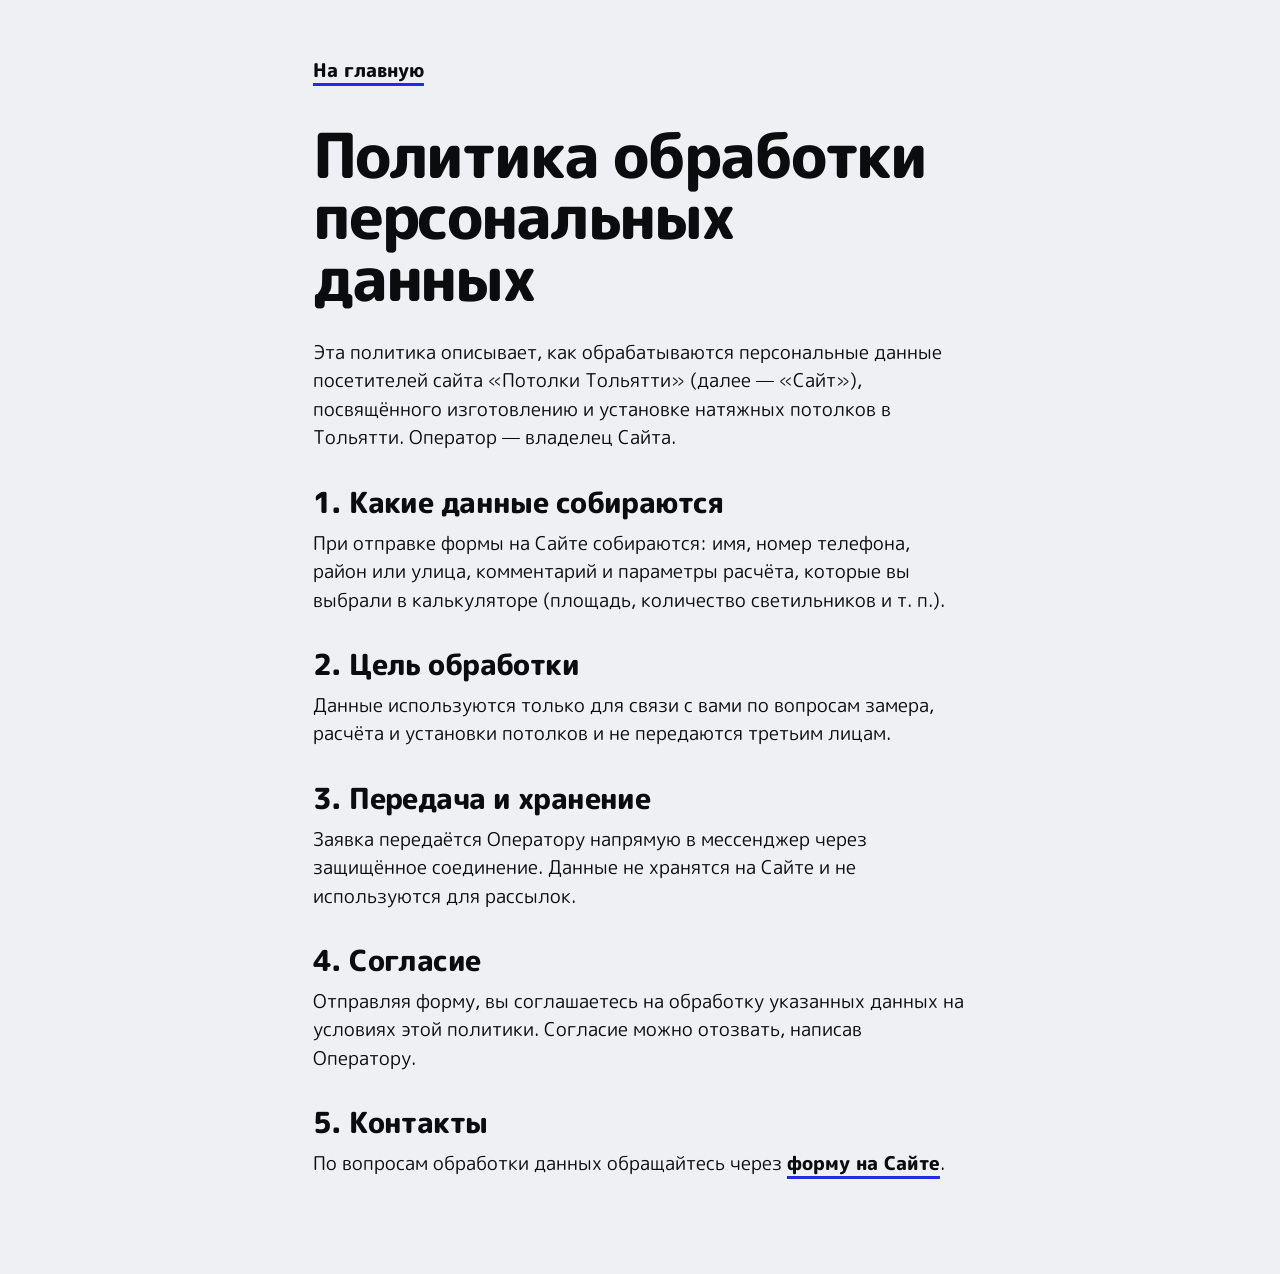
==== privacy.html @ f751cb1f "init: landing for Potolki Tolyatti" ====
<!doctype html>
<html lang="ru">
<head>
<meta charset="utf-8">
<meta name="viewport" content="width=device-width, initial-scale=1">
<title>Политика обработки персональных данных — Потолки Тольятти</title>
<meta name="robots" content="noindex">
<link rel="icon" href="assets/favicon.svg" type="image/svg+xml">
<link rel="preconnect" href="https://fonts.googleapis.com">
<link rel="preconnect" href="https://fonts.gstatic.com" crossorigin>
<link href="https://fonts.googleapis.com/css2?family=M+PLUS+Rounded+1c:wght@400;500;800&display=swap" rel="stylesheet">
<link rel="stylesheet" href="styles.css">
</head>
<body>
<main style="max-width: 46rem; margin: 0 auto; padding: 56px var(--gut) 96px;">
  <a class="textlink" href="index.html">На главную</a>
  <h1 style="margin: 40px 0 28px; font-size: var(--step-head); line-height: 1; letter-spacing: -0.035em;">Политика обработки персональных данных</h1>
  <p>Эта политика описывает, как обрабатываются персональные данные посетителей сайта «Потолки Тольятти» (далее — «Сайт»), посвящённого изготовлению и установке натяжных потолков в Тольятти. Оператор — владелец Сайта.</p>
  <h2 style="margin: 36px 0 12px; font-size: var(--step-lead); letter-spacing: -0.02em;">1. Какие данные собираются</h2>
  <p>При отправке формы на Сайте собираются: имя, номер телефона, район или улица, комментарий и параметры расчёта, которые вы выбрали в калькуляторе (площадь, количество светильников и т. п.).</p>
  <h2 style="margin: 36px 0 12px; font-size: var(--step-lead); letter-spacing: -0.02em;">2. Цель обработки</h2>
  <p>Данные используются только для связи с вами по вопросам замера, расчёта и установки потолков и не передаются третьим лицам.</p>
  <h2 style="margin: 36px 0 12px; font-size: var(--step-lead); letter-spacing: -0.02em;">3. Передача и хранение</h2>
  <p>Заявка передаётся Оператору напрямую в мессенджер через защищённое соединение. Данные не хранятся на Сайте и не используются для рассылок.</p>
  <h2 style="margin: 36px 0 12px; font-size: var(--step-lead); letter-spacing: -0.02em;">4. Согласие</h2>
  <p>Отправляя форму, вы соглашаетесь на обработку указанных данных на условиях этой политики. Согласие можно отозвать, написав Оператору.</p>
  <h2 style="margin: 36px 0 12px; font-size: var(--step-lead); letter-spacing: -0.02em;">5. Контакты</h2>
  <p>По вопросам обработки данных обращайтесь через <a class="textlink" href="index.html#contact">форму на Сайте</a>.</p>
</main>
</body>
</html>
---- styles.css ----
/* Потолки Тольятти — один мотив: круг (светильник в потолке) */

:root {
  --bg: #eef0f3;
  --surface: #e2e5ea;
  --tone: #d3d8e0;
  --tone-2: #c3cad6;
  --ink: #0b0c0e;
  --muted: #4f5662;
  --accent: #1f2de6;
  --accent-ink: #ffffff;

  --step-small: clamp(0.9375rem, 0.9rem + 0.1vw, 1rem);
  --step-body: clamp(1.0625rem, 1rem + 0.25vw, 1.1875rem);
  --step-lead: clamp(1.25rem, 1rem + 1vw, 1.875rem);
  --step-head: clamp(2rem, 1.3rem + 3.2vw, 4rem);
  --step-display: clamp(2.3rem, 0.6rem + 5vw, 5.4rem);

  --gut: clamp(16px, 3.2vw, 48px);
  --sect: clamp(64px, 8vw, 120px);
  --ease: cubic-bezier(0.2, 0.7, 0.2, 1);
  --header-h: 72px;
}

*, *::before, *::after { box-sizing: border-box; }
html { scroll-behavior: smooth; -webkit-text-size-adjust: 100%; }
body {
  margin: 0;
  background: var(--bg);
  color: var(--ink);
  font-family: 'M PLUS Rounded 1c', 'Segoe UI', system-ui, sans-serif;
  font-size: var(--step-body);
  line-height: 1.5;
  -webkit-font-smoothing: antialiased;
  text-rendering: optimizeLegibility;
}
img, svg { display: block; max-width: 100%; }
p { margin: 0; }
h1, h2, h3 { margin: 0; font-weight: 800; }
a { color: inherit; }
ul, ol { margin: 0; padding: 0; list-style: none; }
button, input { font: inherit; color: inherit; }
section[id] { scroll-margin-top: var(--header-h); }

.visually-hidden {
  position: absolute !important; width: 1px; height: 1px; margin: -1px; padding: 0;
  overflow: hidden; clip: rect(0 0 0 0); white-space: nowrap; border: 0;
}

:focus-visible { outline: 3px solid var(--accent); outline-offset: 3px; }
::selection { background: var(--accent); color: #fff; }

h2 {
  font-size: var(--step-head);
  line-height: 1;
  letter-spacing: -0.035em;
  text-wrap: balance;
}
h3 { font-size: var(--step-lead); line-height: 1.1; letter-spacing: -0.02em; }

/* ---------- Buttons: one shape, fully round ---------- */
.btn {
  display: inline-flex; align-items: center; justify-content: center;
  min-height: 52px; padding: 0 28px;
  border: 0; border-radius: 999px;
  background: var(--ink); color: #fff;
  font-weight: 800; font-size: var(--step-small); text-decoration: none; white-space: nowrap;
  cursor: pointer;
  transition: transform 0.2s var(--ease), background-color 0.2s var(--ease), color 0.2s var(--ease);
}
.btn:hover { transform: translateY(-2px); }
.btn:active { transform: translateY(0) scale(0.98); }
.btn--accent { background: var(--accent); color: var(--accent-ink); }
.btn--accent:hover { background: #1623c4; }
.btn--light { background: #fff; color: var(--ink); }
.btn--light:hover { background: var(--bg); }
.btn--small { min-height: 44px; padding: 0 22px; background: var(--ink); }
.textlink {
  font-weight: 800; text-decoration: underline; text-decoration-thickness: 3px;
  text-underline-offset: 6px; text-decoration-color: var(--accent);
  transition: text-decoration-color 0.2s var(--ease);
}
.textlink:hover { text-decoration-color: var(--ink); }

/* ---------- Header ---------- */
.header {
  position: sticky; top: 0; z-index: 50;
  background: var(--bg);
  transition: background-color 0.25s var(--ease);
}
.header.scrolled { background: var(--surface); }
.header__inner {
  display: flex; align-items: center; gap: 24px; min-width: 0;
  height: var(--header-h); padding: 0 var(--gut);
}
.logo {
  display: inline-flex; align-items: center; gap: 10px; flex-shrink: 0;
  text-decoration: none; color: var(--accent);
}
.logo__text { color: var(--ink); font-weight: 800; font-size: var(--step-body); letter-spacing: -0.03em; }
.nav { display: flex; align-items: center; gap: 28px; margin-left: auto; }
.nav a {
  white-space: nowrap; text-decoration: none; font-weight: 600; font-size: var(--step-small);
  padding: 8px 0; transition: color 0.2s var(--ease);
}
.nav a:hover { color: var(--accent); }
.header__cta { min-height: 46px; padding: 0 22px; }
.cta-short { display: none; }
.burger {
  display: none; position: relative; width: 46px; height: 46px; border: 0; border-radius: 50%;
  background: var(--ink); cursor: pointer; flex-shrink: 0;
}
.burger span {
  position: absolute; left: 14px; right: 14px; height: 3px; border-radius: 2px; background: #fff;
  transition: transform 0.25s var(--ease), top 0.25s var(--ease);
}
.burger span:nth-child(1) { top: 17px; }
.burger span:nth-child(2) { top: 26px; }
.burger.is-open span:nth-child(1) { top: 21.5px; transform: rotate(45deg); }
.burger.is-open span:nth-child(2) { top: 21.5px; transform: rotate(-45deg); }

/* ---------- Hero: one disc, cropped by the viewport ---------- */
.hero {
  --D: min(112svh, 76vw);
  position: relative; overflow: hidden;
  min-height: calc(100svh - var(--header-h));
  display: flex; align-items: center;
  padding: var(--sect) var(--gut);
}
.hero__copy { position: relative; z-index: 2; max-width: 58vw; }
.hero h1 {
  font-size: var(--step-display);
  line-height: 0.95;
  letter-spacing: -0.04em;
  text-wrap: balance;
}
.hero__lead {
  margin-top: 32px; max-width: 38ch;
  font-size: var(--step-lead); line-height: 1.35; font-weight: 600;
}
.hero__actions { display: flex; align-items: center; gap: 28px; flex-wrap: wrap; margin-top: 40px; }
.hero__disc {
  position: absolute; z-index: 1;
  top: 50%; right: calc(var(--D) * -0.42);
  width: var(--D); height: var(--D);
  margin-top: calc(var(--D) / -2);
  border-radius: 50%;
  background: var(--accent); color: var(--accent-ink);
  display: flex; flex-direction: column; justify-content: center; align-items: flex-start;
  padding-left: calc(var(--D) * 0.1);
}
.disc__price {
  font-size: var(--step-display); font-weight: 800; line-height: 0.9; letter-spacing: -0.05em;
  white-space: nowrap;
}
.disc__unit { margin-top: calc(var(--D) * 0.02); font-size: var(--step-lead); font-weight: 600; }
.disc__free {
  margin-top: calc(var(--D) * 0.045);
  font-size: var(--step-lead); font-weight: 800;
  background: #fff; color: var(--accent);
  padding: 8px 22px; border-radius: 999px;
}

/* ---------- Calc: two fields meeting at a hard edge ---------- */
.calc {
  display: grid; grid-template-columns: repeat(12, 1fr);
  min-height: min(92svh, 880px);
}
.calc__list {
  grid-column: 1 / 8; background: var(--surface);
  padding: var(--sect) clamp(24px, 4vw, 64px) var(--sect) var(--gut);
}
.calc__list h2 { max-width: 12ch; }
.calc__intro { margin-top: 20px; max-width: 40ch; }
.calc__rows { margin-top: 40px; display: grid; gap: 8px; }
.row {
  display: grid; grid-template-columns: 1fr auto; gap: 0 20px; align-items: center;
  padding: 14px 0;
}
.row__name { font-weight: 800; font-size: var(--step-body); letter-spacing: -0.01em; }
.row__price { grid-column: 1; grid-row: 2; color: var(--muted); font-weight: 600; font-size: var(--step-small); }
.stepper { grid-column: 2; grid-row: 1 / 3; display: flex; align-items: center; gap: 8px; }
.stepper__btn {
  width: 44px; height: 44px; border: 0; border-radius: 50%;
  background: var(--tone); font-size: var(--step-lead); font-weight: 600; line-height: 1; cursor: pointer;
  transition: background-color 0.2s var(--ease), color 0.2s var(--ease), transform 0.15s var(--ease);
}
.stepper__btn:hover { background: var(--accent); color: #fff; }
.stepper__btn:active { transform: scale(0.92); }
.stepper input {
  width: 76px; height: 44px; border: 0; border-radius: 999px;
  background: var(--bg); text-align: center; font-weight: 800; font-size: var(--step-body);
}
.stepper__unit { width: 40px; color: var(--muted); font-size: var(--step-small); font-weight: 600; }

.calc__result {
  grid-column: 8 / 13; background: var(--accent); color: var(--accent-ink);
  padding: var(--sect) var(--gut) var(--sect) clamp(24px, 4vw, 64px);
  display: flex; flex-direction: column; justify-content: space-between; gap: 40px;
}
.plan { width: 100%; height: auto; max-height: 42svh; }
.plan .room { transition: opacity 0.3s var(--ease); }
.total {
  font-size: var(--step-display); font-weight: 800; line-height: 0.95; letter-spacing: -0.045em;
  white-space: nowrap; font-variant-numeric: tabular-nums;
}
.summary { margin-top: 16px; max-width: 34ch; font-weight: 600; }
.result__note { margin-top: 12px; max-width: 34ch; }
.result .btn { margin-top: 28px; max-width: 100%; white-space: normal; text-align: center; padding-block: 12px; }

/* ---------- Process: many into one ---------- */
.process { padding: calc(var(--sect) * 1.4) var(--gut) var(--sect); }
.process__head { max-width: 44rem; }
.process__head p { margin-top: 20px; max-width: 40ch; }
.steps { display: grid; grid-template-columns: repeat(3, 1fr); margin-top: clamp(40px, 5vw, 72px); }
.step__art { width: 100%; height: auto; }
.step__text { padding: 24px 24px 0 0; }
.step__text h3 { font-size: var(--step-lead); }
.step__text p { margin-top: 10px; max-width: 30ch; }

/* ---------- Services: two-column menu, circle bullets ---------- */
.services { padding: var(--sect) var(--gut); }
.services > h2 { max-width: 16ch; }
.cat { margin-top: clamp(96px, 9vw, 128px); }
.cat__head { display: flex; flex-wrap: wrap; justify-content: space-between; align-items: baseline; gap: 8px 24px; }
.cat__head h3 { font-size: var(--step-head); letter-spacing: -0.035em; line-height: 1; }
.cat__head p { color: var(--muted); font-weight: 600; font-size: var(--step-small); }
.menu { display: grid; grid-template-columns: 1fr 1fr; gap: 36px 64px; margin-top: 40px; }
.menu li { display: grid; grid-template-columns: 22px 1fr; gap: 0 18px; align-items: start; }
.dot { width: 22px; height: 22px; margin-top: 3px; border-radius: 50%; background: var(--accent); }
.menu__top { display: flex; justify-content: space-between; gap: 16px; align-items: baseline; font-size: var(--step-body); }
.menu__top strong { font-weight: 800; letter-spacing: -0.01em; }
.menu__top span { font-weight: 800; white-space: nowrap; color: var(--accent); }
.menu__desc { margin-top: 6px; max-width: 38ch; color: var(--muted); }
.cat__note { margin-top: 36px; max-width: 46ch; font-weight: 600; }

/* ---------- Band ---------- */
.band { margin: 0; }
.band img { width: 100%; height: clamp(200px, 27vw, 420px); object-fit: cover; object-position: 50% 55%; }
.band figcaption { padding: 12px var(--gut) 0; font-size: var(--step-small); color: var(--muted); }

/* ---------- Areas: index with preview ---------- */
.areas {
  display: grid; grid-template-columns: repeat(12, 1fr); column-gap: 24px; align-items: center;
  padding: calc(var(--sect) * 1.4) var(--gut) var(--sect);
}
.areas__list { grid-column: 1 / 8; }
.areas__list > h2 { max-width: 15ch; }
.areas__list > p { margin-top: 20px; max-width: 42ch; }
.index { margin-top: clamp(32px, 4vw, 56px); }
.index li { display: block; }
.index a {
  display: block; padding: 6px 0;
  font-size: var(--step-head); font-weight: 800; line-height: 1.05; letter-spacing: -0.035em;
  text-decoration: none;
  transition: opacity 0.24s var(--ease), color 0.24s var(--ease);
}
.index:hover a, .index:focus-within a { opacity: 0.32; }
.index li.is-active a { color: var(--accent); }
.index:hover li.is-active a, .index:focus-within li.is-active a { opacity: 1; }
.index__inline { display: none; margin: 0; }
.preview { grid-column: 8 / 13; margin: 0; }
.preview__disc {
  position: relative; width: 100%; aspect-ratio: 1; border-radius: 50%; overflow: hidden;
  background: var(--tone);
}
.preview__disc img {
  position: absolute; inset: 0; width: 100%; height: 100%; object-fit: cover;
  opacity: 0; transform: scale(1.06);
  transition: opacity 0.24s var(--ease), transform 6s linear;
}
.preview__disc img.is-active { opacity: 1; transform: scale(1.14); }
.preview figcaption { margin-top: 16px; text-align: center; font-size: var(--step-small); color: var(--muted); min-height: 1.5em; }

/* ---------- FAQ: index cards in a drawer ---------- */
.faq {
  --tabw: 180px; --tabstep: 116px; --tabh: 40px;
  padding: var(--sect) var(--gut) calc(var(--sect) * 1.2);
  display: grid; grid-template-columns: repeat(12, 1fr); column-gap: 24px;
}
.faq > h2 { grid-column: 3 / 11; margin-bottom: 40px; }
.faq__stack { grid-column: 3 / 11; }
.qa {
  --c: var(--surface);
  position: relative; background: var(--c);
  padding: var(--tabh) clamp(20px, 3vw, 40px) 60px;
  clip-path: polygon(
    0 var(--tabh),
    calc(var(--i) * var(--tabstep)) var(--tabh),
    calc(var(--i) * var(--tabstep) + 16px) 0,
    calc(var(--i) * var(--tabstep) + var(--tabw) - 16px) 0,
    calc(var(--i) * var(--tabstep) + var(--tabw)) var(--tabh),
    100% var(--tabh), 100% 100%, 0 100%);
}
.qa + .qa { margin-top: calc(var(--tabh) * -1); }
.qa:nth-child(3n+2) { --c: var(--tone); }
.qa:nth-child(3n+3) { --c: var(--tone-2); }
.qa summary { list-style: none; cursor: pointer; display: flex; align-items: center; justify-content: space-between; gap: 20px; padding: 14px 0; }
.qa summary::-webkit-details-marker { display: none; }
.qa summary:focus-visible { outline-offset: 0; }
.qa__tab {
  position: absolute; top: 0; left: calc(var(--i) * var(--tabstep));
  width: var(--tabw); height: var(--tabh);
  display: grid; place-items: center;
  font-size: var(--step-small); font-weight: 800;
}
.qa__q { font-size: var(--step-body); font-weight: 700; line-height: 1.25; letter-spacing: -0.01em; }
.qa summary::after {
  content: '+'; flex-shrink: 0; width: 36px; height: 36px; border-radius: 50%;
  background: var(--ink); color: #fff; display: grid; place-items: center;
  font-size: var(--step-lead); font-weight: 600; line-height: 1;
  transition: transform 0.25s var(--ease), background-color 0.2s var(--ease);
}
.qa summary:hover::after { background: var(--accent); }
.qa[open] summary::after { content: '−'; background: var(--accent); }
.qa__a { padding: 4px 0 0; max-width: 54ch; }
.qa__a p { font-size: var(--step-body); }

/* ---------- Contact: coupon ---------- */
.contact { padding: var(--sect) var(--gut); display: grid; grid-template-columns: repeat(12, 1fr); column-gap: 24px; }
.coupon {
  grid-column: 2 / 12; position: relative;
  background: var(--accent); color: var(--accent-ink);
  display: grid; grid-template-columns: 46fr 54fr;
}
.coupon__lead { padding: clamp(28px, 4vw, 56px); display: flex; flex-direction: column; justify-content: space-between; gap: 32px; }
.coupon__lead h2 { font-size: var(--step-lead); line-height: 1.05; max-width: 14ch; }
.coupon__lead p { max-width: 28ch; font-weight: 600; }
.coupon__form {
  position: relative; display: grid; gap: 10px; align-content: center;
  padding: clamp(28px, 4vw, 56px);
  border-left: 5px dotted var(--bg);
}
.coupon__form::before, .coupon__form::after {
  content: ''; position: absolute; left: -17px; width: 28px; height: 28px; border-radius: 50%; background: var(--bg);
}
.coupon__form::before { top: -14px; }
.coupon__form::after { bottom: -14px; }
.coupon__form input:not([type='hidden']) {
  height: 54px; width: 100%; padding: 0 24px; border: 0; border-radius: 999px;
  background: rgba(255, 255, 255, 0.18); color: #fff; font-weight: 600;
}
.coupon__form input::placeholder { color: rgba(255, 255, 255, 0.82); opacity: 1; }
.coupon__form input:focus-visible { outline: 3px solid #fff; outline-offset: 2px; background: rgba(255, 255, 255, 0.26); }
.coupon__submit {
  height: 58px; margin-top: 6px; border: 0; border-radius: 999px; cursor: pointer;
  background: var(--ink); color: #fff; font-weight: 800; font-size: var(--step-body);
  transition: transform 0.2s var(--ease), background-color 0.2s var(--ease);
}
.coupon__submit:hover { transform: translateY(-2px); background: #000; }
.coupon__submit:active { transform: scale(0.98); }
.coupon__submit:disabled { opacity: 0.7; cursor: progress; transform: none; }
.coupon__legal { font-size: var(--step-small); }
.coupon__legal a { color: #fff; }
.coupon__status { min-height: 1.4em; font-weight: 800; }

/* ---------- Footer: the ceiling as a grid of spots ---------- */
.footer { background: var(--surface); padding: var(--sect) var(--gut) 28px; }
.footer__mark { width: 100%; height: auto; }
.footer__body {
  display: grid; grid-template-columns: repeat(12, 1fr); column-gap: 24px;
  margin-top: 56px;
}
.footer__links { grid-column: 1 / 9; display: grid; grid-template-columns: repeat(3, auto); gap: 14px 40px; justify-content: start; }
.footer__links a { font-size: var(--step-small); font-weight: 600; text-decoration: none; transition: color 0.2s var(--ease); }
.footer__links a:hover { color: var(--accent); }
.footer__contact { grid-column: 9 / 13; display: grid; gap: 8px; font-size: var(--step-small); }
.footer__contact p:first-child { font-weight: 800; }
.footer__bottom { display: flex; justify-content: space-between; align-items: center; margin-top: 56px; gap: 16px; }
.footer__bottom p { font-size: var(--step-small); }
.footer__credits { margin-top: 28px; max-width: 62ch; font-size: var(--step-small); color: var(--muted); }

/* ---------- Motion: only with JS, always with a reduced-motion exit ---------- */
.js .reveal { opacity: 0; transform: translateY(22px); }
.js .reveal.is-visible {
  opacity: 1; transform: none;
  transition: opacity 0.6s var(--ease), transform 0.6s var(--ease);
  transition-delay: var(--d, 0ms);
}
@keyframes disc-in { from { transform: translateX(14%); opacity: 0; } to { transform: none; opacity: 1; } }
.js .hero__disc { animation: disc-in 0.9s var(--ease) both; }

@media (prefers-reduced-motion: reduce) {
  html { scroll-behavior: auto; }
  .js .reveal { opacity: 1; transform: none; }
  .js .hero__disc { animation: none; }
  .preview__disc img, .preview__disc img.is-active { transform: none; transition: opacity 0.01s; }
  .btn, .btn:hover, .coupon__submit:hover { transform: none; }
}

/* ---------- Breakpoints ---------- */
@media (max-width: 1180px) {
  .nav { gap: 20px; }
}
@media (max-width: 1100px) {
  .burger { display: block; margin-left: auto; }
  .header__cta { margin-left: auto; }
  .header__cta + .burger { margin-left: 0; }
  .nav {
    position: absolute; top: var(--header-h); left: 0; right: 0;
    flex-direction: column; align-items: flex-start; gap: 0; margin: 0;
    background: var(--surface); padding: 8px var(--gut) 20px;
    display: none;
  }
  .nav.is-open { display: flex; }
  .nav a { width: 100%; padding: 14px 0; font-size: var(--step-lead); font-weight: 800; }
}
@media (max-width: 900px) {
  .hero { --D: 104vw; display: block; min-height: 0; padding-bottom: 0; }
  .hero__copy { max-width: none; }
  .hero__disc {
    position: relative; top: auto; right: auto; margin: 44px calc(var(--gut) * -1) 0 auto;
    margin-right: calc(var(--D) * -0.22);
    margin-top: 44px; margin-bottom: calc(var(--D) * -0.2);
    width: var(--D); height: var(--D);
    padding: calc(var(--D) * 0.24) 0 0 calc(var(--D) * 0.1);
    justify-content: flex-start;
  }
  .calc { display: block; min-height: 0; }
  .calc__list { padding: var(--sect) var(--gut); }
  .calc__result { padding: var(--sect) var(--gut); }
  .plan { max-height: none; }
  .process { padding-top: var(--sect); }
  .steps { grid-template-columns: 1fr; gap: 28px; }
  .step { display: grid; grid-template-columns: 38vw 1fr; gap: 20px; align-items: center; }
  .step__text { padding: 0; }
  .menu { grid-template-columns: 1fr; gap: 28px; }
  .areas { display: block; padding-top: var(--sect); }
  .preview { display: none; }
  .index li { display: grid; grid-template-columns: 96px 1fr; gap: 16px; align-items: center; padding: 14px 0; }
  .index a { font-size: var(--step-lead); opacity: 1 !important; color: var(--ink); }
  .index__inline { display: block; order: -1; }
  .index__inline img { width: 96px; height: 96px; border-radius: 50%; object-fit: cover; }
  .faq { --tabw: 112px; --tabstep: 40px; display: block; }
  .faq > h2 { margin-bottom: 28px; }
  .contact { display: block; padding-inline: 12px; }
  .coupon { grid-template-columns: 1fr; }
  .coupon__form { border-left: 0; border-top: 5px dotted var(--bg); }
  .coupon__form::before, .coupon__form::after { top: -17px; bottom: auto; }
  .coupon__form::before { left: -14px; }
  .coupon__form::after { left: auto; right: -14px; }
  .footer__body { display: block; }
  .footer__links { grid-template-columns: repeat(2, auto); }
  .footer__contact { margin-top: 32px; }
}
@media (max-width: 560px) {
  .cta-full { display: none; }
  .cta-short { display: inline; }
  .header__cta { padding: 0 18px; }
  .row { grid-template-columns: 1fr; gap: 6px; }
  .stepper { grid-column: 1; grid-row: auto; margin-top: 6px; }
  .hero__actions { gap: 20px; }
  .hero__actions .btn { width: 100%; }
}
@media (max-width: 480px) {
  .logo__sfx { display: none; }
}

/* last card closes the stack without a hollow tail */
.qa:last-child { padding-bottom: 32px; }
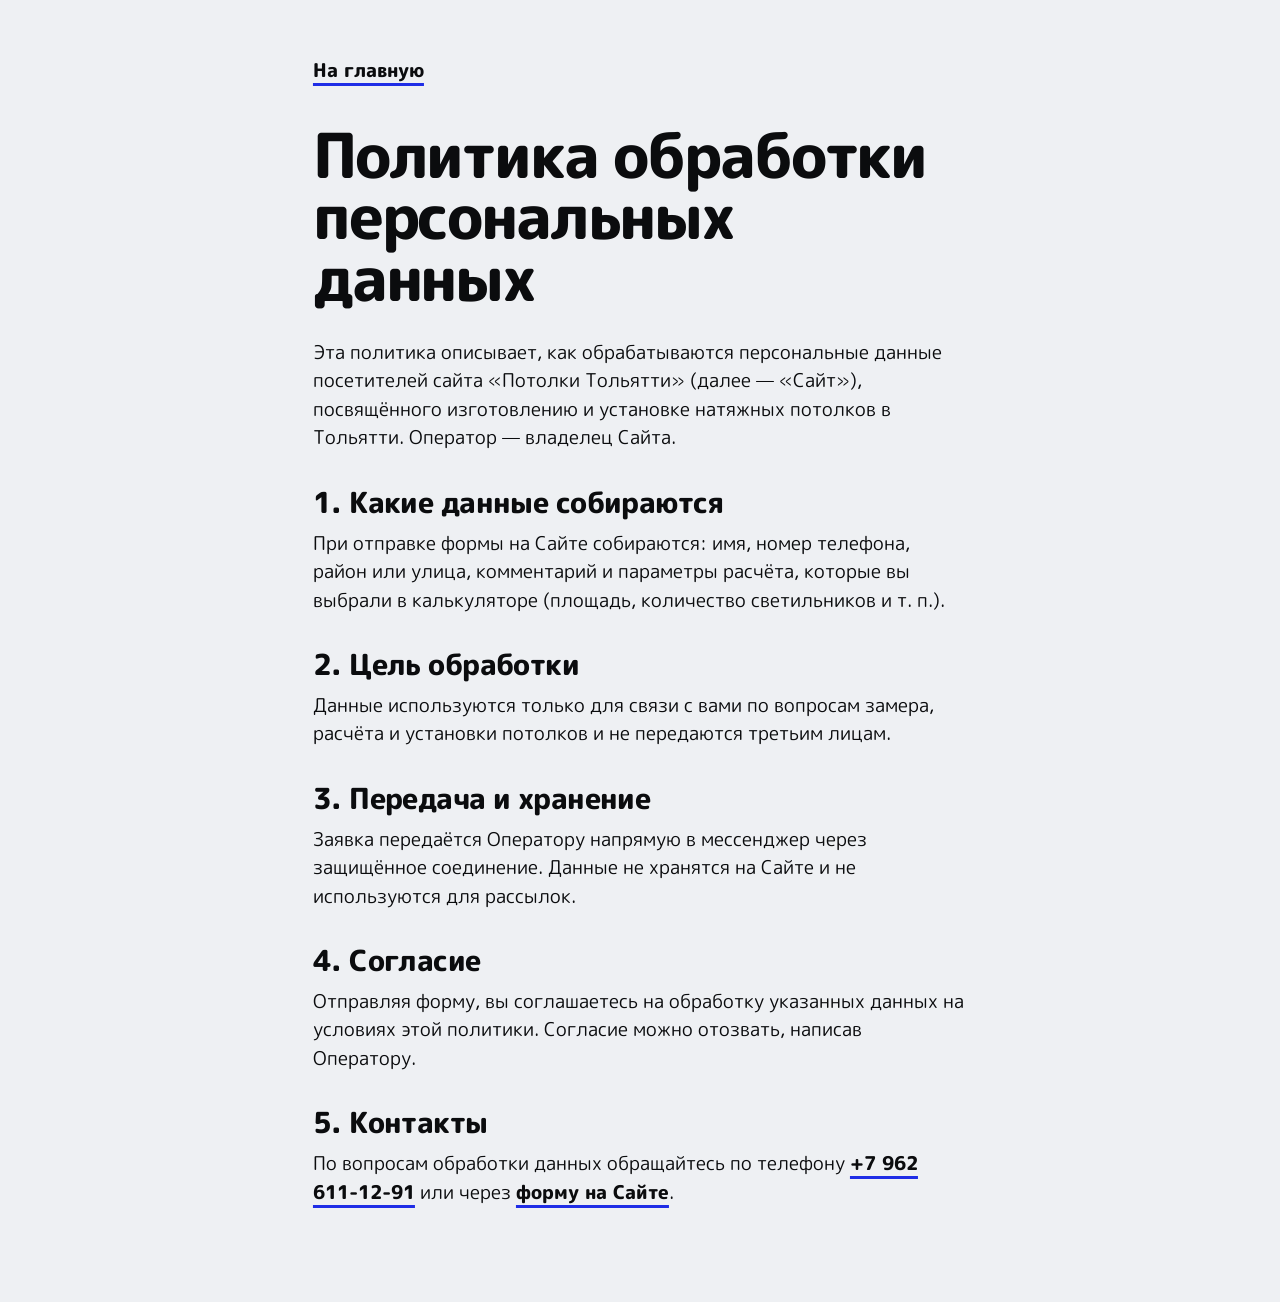
==== commit 95d55804: "edits: phone, price clarifications, components list, profile row" ====
--- a/privacy.html
+++ b/privacy.html
@@ -25,7 +25,7 @@
   <h2 style="margin: 36px 0 12px; font-size: var(--step-lead); letter-spacing: -0.02em;">4. Согласие</h2>
   <p>Отправляя форму, вы соглашаетесь на обработку указанных данных на условиях этой политики. Согласие можно отозвать, написав Оператору.</p>
   <h2 style="margin: 36px 0 12px; font-size: var(--step-lead); letter-spacing: -0.02em;">5. Контакты</h2>
-  <p>По вопросам обработки данных обращайтесь через <a class="textlink" href="index.html#contact">форму на Сайте</a>.</p>
+  <p>По вопросам обработки данных обращайтесь по телефону <a class="textlink" href="tel:+79626111291">+7 962 611-12-91</a> или через <a class="textlink" href="index.html#contact">форму на Сайте</a>.</p>
 </main>
 </body>
 </html>
--- a/styles.css
+++ b/styles.css
@@ -427,6 +427,7 @@
   .menu { grid-template-columns: 1fr; gap: 28px; }
   .areas { display: block; padding-top: var(--sect); }
   .preview { display: none; }
+  .areas__list > h2 { max-width: none; }
   .index li { display: grid; grid-template-columns: 96px 1fr; gap: 16px; align-items: center; padding: 14px 0; }
   .index a { font-size: var(--step-lead); opacity: 1 !important; color: var(--ink); }
   .index__inline { display: block; order: -1; }
@@ -458,3 +459,8 @@
 
 /* last card closes the stack without a hollow tail */
 .qa:last-child { padding-bottom: 32px; }
+
+.phone { font-weight: 800; font-size: var(--step-small); text-decoration: none; white-space: nowrap; }
+.phone:hover { color: var(--accent); }
+.footer__contact a, .coupon__lead a { color: inherit; font-weight: 800; }
+@media (max-width: 1180px) { .phone { display: none; } }
